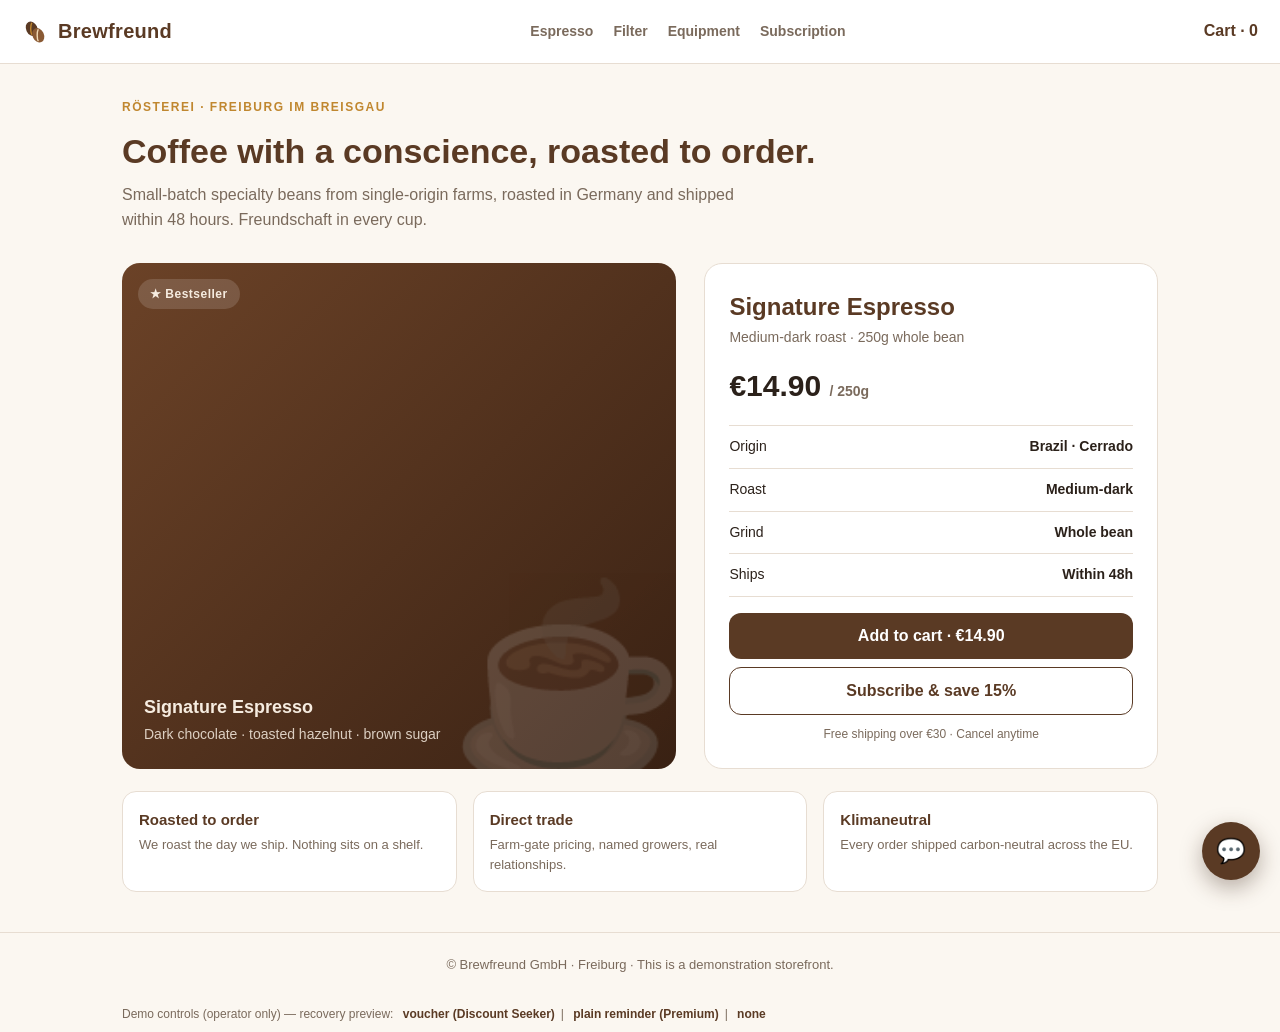
==== index.html @ a761788e "Add storefront page (index.html) Co-Authored-By: Claude Opus 4.8 <noreply@anthropic.com> Claude-Sess" ====
<!doctype html>
<html lang="en">
<head>
<meta charset="utf-8">
<meta name="viewport" content="width=device-width, initial-scale=1">
<title>Brewfreund — Specialty Coffee</title>
<style>
  :root{
    --ink:#2b211a; --muted:#7a6a5c; --line:#e7ddd2; --paper:#fbf7f1;
    --card:#ffffff; --brand:#5a3a24; --brand2:#8a5a34; --accent:#c0872f; --ok:#2f7d5b;
  }
  *{box-sizing:border-box}
  body{margin:0;font:16px/1.55 -apple-system,BlinkMacSystemFont,"Segoe UI",Roboto,Helvetica,Arial,sans-serif;color:var(--ink);background:var(--paper)}
  a{color:inherit}
  header{display:flex;align-items:center;justify-content:space-between;padding:16px 22px;border-bottom:1px solid var(--line);background:var(--card);position:sticky;top:0;z-index:5}
  .brand{display:flex;align-items:center;gap:10px;font-weight:800;letter-spacing:.3px;font-size:20px;color:var(--brand)}
  .beans{width:26px;height:26px}
  nav{display:flex;gap:20px;color:var(--muted);font-size:14px;font-weight:600}
  nav span{cursor:default}
  .cart{font-weight:700;color:var(--brand)}
  .hero{max-width:1080px;margin:0 auto;padding:34px 22px 8px}
  .kicker{color:var(--accent);font-weight:800;text-transform:uppercase;letter-spacing:1.5px;font-size:12px}
  .hero h1{font-size:34px;margin:8px 0 6px;color:var(--brand)}
  .hero p{color:var(--muted);max-width:640px;margin:0}
  .wrap{max-width:1080px;margin:22px auto;padding:0 22px;display:grid;grid-template-columns:1.1fr .9fr;gap:28px}
  @media(max-width:760px){.wrap{grid-template-columns:1fr}}
  .shot{background:linear-gradient(135deg,#6b4227,#3a2214);border-radius:18px;min-height:340px;display:flex;align-items:flex-end;padding:22px;color:#f6ece0;position:relative;overflow:hidden}
  .shot .tag{position:absolute;top:16px;left:16px;background:rgba(255,255,255,.14);padding:6px 12px;border-radius:999px;font-size:12px;font-weight:700;letter-spacing:.5px}
  .shot .cup{position:absolute;right:-10px;bottom:-10px;font-size:190px;opacity:.16;line-height:1}
  .buy{background:var(--card);border:1px solid var(--line);border-radius:18px;padding:24px}
  .buy h2{margin:0 0 2px;font-size:24px;color:var(--brand)}
  .roast{color:var(--muted);font-size:14px;margin-bottom:14px}
  .price{font-size:30px;font-weight:800;color:var(--ink)}
  .price small{font-size:14px;color:var(--muted);font-weight:600}
  .rows{margin:16px 0;border-top:1px solid var(--line)}
  .row{display:flex;justify-content:space-between;padding:10px 0;border-bottom:1px solid var(--line);font-size:14px}
  .row b{font-weight:700}
  .btn{display:block;width:100%;text-align:center;background:var(--brand);color:#fff;border:0;border-radius:12px;padding:14px 16px;font-size:16px;font-weight:800;cursor:pointer;margin-top:8px}
  .btn.sub{background:transparent;color:var(--brand);border:1.5px solid var(--brand)}
  .note{font-size:12px;color:var(--muted);text-align:center;margin-top:10px}
  .strip{max-width:1080px;margin:6px auto 40px;padding:0 22px;display:grid;grid-template-columns:repeat(3,1fr);gap:16px}
  @media(max-width:760px){.strip{grid-template-columns:1fr}}
  .feat{background:var(--card);border:1px solid var(--line);border-radius:14px;padding:16px}
  .feat h3{margin:0 0 4px;font-size:15px;color:var(--brand)}
  .feat p{margin:0;color:var(--muted);font-size:13px}
  footer{border-top:1px solid var(--line);color:var(--muted);font-size:13px;text-align:center;padding:22px}
  /* AI chat widget */
  .chat{position:fixed;right:20px;bottom:20px;z-index:20}
  .chat-btn{width:58px;height:58px;border-radius:50%;background:var(--brand);color:#fff;border:0;font-size:24px;cursor:pointer;box-shadow:0 8px 22px rgba(58,34,20,.35);display:flex;align-items:center;justify-content:center}
  .chat-panel{position:absolute;right:0;bottom:70px;width:290px;background:var(--card);border:1px solid var(--line);border-radius:16px;box-shadow:0 16px 40px rgba(43,33,26,.2);overflow:hidden}
  .chat-head{background:var(--brand);color:#fff;padding:12px 14px;font-weight:700;font-size:14px;display:flex;align-items:center;gap:8px}
  .chat-body{padding:14px;font-size:13px;color:var(--muted)}
  .bubble{background:var(--paper);border:1px solid var(--line);border-radius:12px;padding:10px 12px;margin-bottom:8px;color:var(--ink)}
  .chat-input{display:flex;border-top:1px solid var(--line)}
  .chat-input input{flex:1;border:0;padding:12px;font-size:13px;outline:none}
  .chat-input button{border:0;background:transparent;color:var(--brand);font-weight:800;padding:0 14px;cursor:pointer}
  /* recovery banner */
  .recovery{display:none;position:fixed;left:0;right:0;top:0;z-index:30;padding:14px 20px;text-align:center;font-weight:700;color:#fff}
  .recovery.voucher{background:var(--ok)}
  .recovery.reminder{background:var(--brand2)}
  .recovery small{display:block;font-weight:500;opacity:.9;font-size:12px;margin-top:2px}
  .democtrl{max-width:1080px;margin:0 auto 0;padding:8px 22px;font-size:12px;color:var(--muted)}
  .democtrl a{color:var(--brand);font-weight:700;text-decoration:none;margin:0 6px}
</style>
</head>
<body>

<div id="recovery" class="recovery"></div>

<header>
  <div class="brand">
    <svg class="beans" viewBox="0 0 24 24" fill="none"><ellipse cx="9" cy="9" rx="5.2" ry="7" transform="rotate(-25 9 9)" fill="#5a3a24"/><path d="M9 3.5C7.7 6 7.7 12 9 14.5" stroke="#c0872f" stroke-width="1.3"/><ellipse cx="15" cy="15" rx="5.2" ry="7" transform="rotate(-25 15 15)" fill="#8a5a34"/><path d="M15 9.5c-1.3 2.5-1.3 8.5 0 11" stroke="#f0d9b5" stroke-width="1.3"/></svg>
    Brewfreund
  </div>
  <nav><span>Espresso</span><span>Filter</span><span>Equipment</span><span>Subscription</span></nav>
  <div class="cart" id="cartLabel">Cart · 0</div>
</header>

<section class="hero">
  <div class="kicker">Rösterei · Freiburg im Breisgau</div>
  <h1>Coffee with a conscience, roasted to order.</h1>
  <p>Small-batch specialty beans from single-origin farms, roasted in Germany and shipped within 48 hours. Freundschaft in every cup.</p>
</section>

<section class="wrap">
  <div class="shot">
    <span class="tag">★ Bestseller</span>
    <span class="cup">☕</span>
    <div><strong style="font-size:18px">Signature Espresso</strong><br><span style="opacity:.85;font-size:14px">Dark chocolate · toasted hazelnut · brown sugar</span></div>
  </div>

  <div class="buy">
    <h2>Signature Espresso</h2>
    <div class="roast">Medium-dark roast · 250g whole bean</div>
    <div class="price">€14.90 <small>/ 250g</small></div>
    <div class="rows">
      <div class="row"><span>Origin</span><b>Brazil · Cerrado</b></div>
      <div class="row"><span>Roast</span><b>Medium-dark</b></div>
      <div class="row"><span>Grind</span><b>Whole bean</b></div>
      <div class="row"><span>Ships</span><b>Within 48h</b></div>
    </div>
    <button class="btn" id="addBtn">Add to cart · €14.90</button>
    <button class="btn sub" id="subBtn">Subscribe &amp; save 15%</button>
    <div class="note">Free shipping over €30 · Cancel anytime</div>
  </div>
</section>

<section class="strip">
  <div class="feat"><h3>Roasted to order</h3><p>We roast the day we ship. Nothing sits on a shelf.</p></div>
  <div class="feat"><h3>Direct trade</h3><p>Farm-gate pricing, named growers, real relationships.</p></div>
  <div class="feat"><h3>Klimaneutral</h3><p>Every order shipped carbon-neutral across the EU.</p></div>
</section>

<footer>© Brewfreund GmbH · Freiburg · This is a demonstration storefront.</footer>

<!-- AI chat agent — set dressing, sits quietly in the corner -->
<div class="chat">
  <div class="chat-panel" id="chatPanel" style="display:none">
    <div class="chat-head">☕ Brewfreund Assistant</div>
    <div class="chat-body">
      <div class="bubble">Hi! Looking for a brew that fits your taste? I can help you pick.</div>
      <div class="bubble">Tell me how you make your coffee at home ↓</div>
    </div>
    <div class="chat-input"><input placeholder="Ask about our coffee…"><button>Send</button></div>
  </div>
  <button class="chat-btn" id="chatBtn" title="Chat with us">💬</button>
</div>

<div class="democtrl">
  Demo controls (operator only) — recovery preview:
  <a href="?recovery=voucher">voucher (Discount Seeker)</a>|
  <a href="?recovery=reminder">plain reminder (Premium)</a>|
  <a href="?">none</a>
</div>

<!-- ============================================================= -->
<!-- Segment Analytics.js — paste your Write Key on the next line. -->
<!-- ============================================================= -->
<script>
  // >>> PASTE YOUR BREWFREUND STORE WRITE KEY BETWEEN THE QUOTES <<<
  var SEGMENT_WRITE_KEY = "PASTE_YOUR_WRITE_KEY_HERE";
</script>
<script>
!function(){var analytics=window.analytics=window.analytics||[];if(!analytics.initialize)if(analytics.invoked)window.console&&console.error&&console.error("Segment snippet included twice.");else{analytics.invoked=!0;analytics.methods=["trackSubmit","trackClick","trackLink","trackForm","pageview","identify","reset","group","track","ready","alias","debug","page","screen","once","off","on","addSourceMiddleware","addIntegrationMiddleware","setAnonymousId","addDestinationMiddleware","register"];analytics.factory=function(e){return function(){if(window.analytics.initialized)return window.analytics[e].apply(window.analytics,arguments);var i=Array.prototype.slice.call(arguments);if(["track","screen","alias","group","page","identify"].indexOf(e)>-1){var c=document.querySelector("link[rel='canonical']");i.push({__t:"bpc",c:c&&c.getAttribute("href")||void 0,p:location.pathname,u:location.href,s:location.search,t:document.title,r:document.referrer})}i.unshift(e);analytics.push(i);return analytics}};for(var i=0;i<analytics.methods.length;i++){var key=analytics.methods[i];analytics[key]=analytics.factory(key)}analytics.load=function(key,i){var t=document.createElement("script");t.type="text/javascript";t.async=!0;t.setAttribute("data-global-segment-analytics-key","analytics");t.src="https://cdn.segment.com/analytics.js/v1/"+key+"/analytics.min.js";var n=document.getElementsByTagName("script")[0];n.parentNode.insertBefore(t,n);analytics._loadOptions=i};analytics._writeKey=SEGMENT_WRITE_KEY;analytics.SNIPPET_VERSION="5.2.0";
  if(SEGMENT_WRITE_KEY && SEGMENT_WRITE_KEY!=="PASTE_YOUR_WRITE_KEY_HERE"){
    analytics.load(SEGMENT_WRITE_KEY);
    analytics.page();
  } else {
    console.warn("Brewfreund: no Segment Write Key set yet — events are logged to the console only. Paste your key in index.html to send them live.");
  }
  }}();

  // Fire a Product Viewed as soon as the product page loads (Step 1 test event #1)
  var PRODUCT = { product_id:"SIG-ESP-250", category:"Espresso", price:14.90, source:"direct", experiment_variant:"B", consent_marketing:true };
  track("Product Viewed", PRODUCT);

  var cart = 0;
  document.getElementById("addBtn").addEventListener("click", function(){
    cart++; document.getElementById("cartLabel").textContent = "Cart · " + cart;
    track("Cart Added", PRODUCT);           // Step 1 test event #2
  });
  document.getElementById("subBtn").addEventListener("click", function(){
    cart++; document.getElementById("cartLabel").textContent = "Cart · " + cart;
    track("Cart Added", Object.assign({}, PRODUCT, {product_id:"SUB-MONTH", category:"Subscription", price:29.00}));
  });

  function track(event, props){
    if(window.analytics && window.analytics.track && SEGMENT_WRITE_KEY!=="PASTE_YOUR_WRITE_KEY_HERE"){
      window.analytics.track(event, props);
    }
    console.log("[Brewfreund] track:", event, props);
  }

  // chat widget toggle
  document.getElementById("chatBtn").addEventListener("click", function(){
    var p = document.getElementById("chatPanel");
    p.style.display = p.style.display === "none" ? "block" : "none";
  });

  // recovery preview (the Flourish) — voucher for discount seekers, plain reminder for premium
  (function(){
    var q = new URLSearchParams(location.search).get("recovery");
    var el = document.getElementById("recovery");
    if(q === "voucher"){
      el.className = "recovery voucher"; el.style.display="block";
      el.innerHTML = "You left your Signature Espresso behind — here's <u>15% off</u> to finish up. Code: FREUND15<small>Sent because your history says price matters to you.</small>";
    } else if(q === "reminder"){
      el.className = "recovery reminder"; el.style.display="block";
      el.innerHTML = "Your cart is still here whenever you're ready.<small>A plain nudge — no discount needed for a full-price buyer.</small>";
    }
  })();
</script>
</body>
</html>
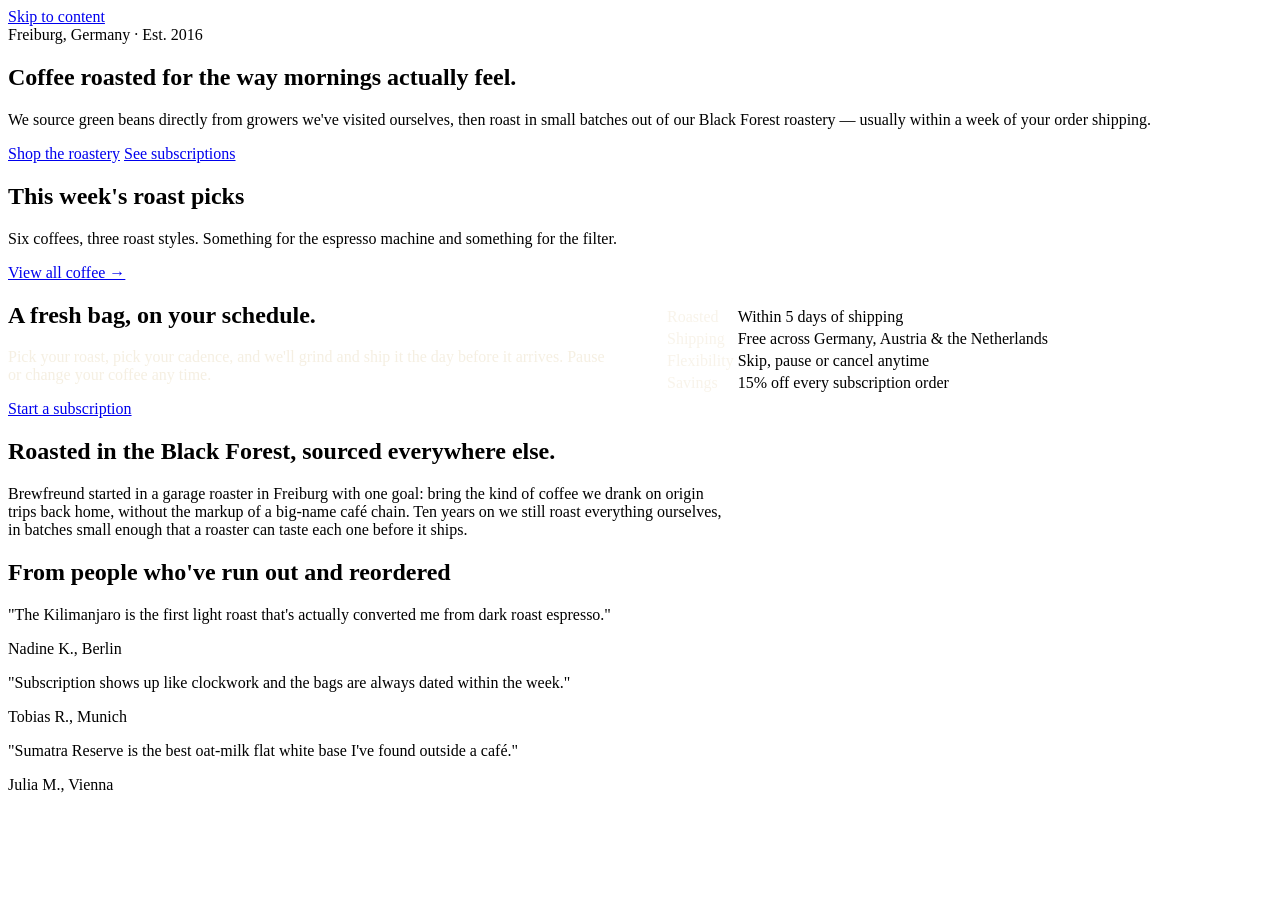
==== commit d726d558: "Add files via upload" ====
--- a/index.html
+++ b/index.html
@@ -3,192 +3,115 @@
 <head>
 <meta charset="utf-8">
 <meta name="viewport" content="width=device-width, initial-scale=1">
-<title>Brewfreund — Specialty Coffee</title>
-<style>
-  :root{
-    --ink:#2b211a; --muted:#7a6a5c; --line:#e7ddd2; --paper:#fbf7f1;
-    --card:#ffffff; --brand:#5a3a24; --brand2:#8a5a34; --accent:#c0872f; --ok:#2f7d5b;
-  }
-  *{box-sizing:border-box}
-  body{margin:0;font:16px/1.55 -apple-system,BlinkMacSystemFont,"Segoe UI",Roboto,Helvetica,Arial,sans-serif;color:var(--ink);background:var(--paper)}
-  a{color:inherit}
-  header{display:flex;align-items:center;justify-content:space-between;padding:16px 22px;border-bottom:1px solid var(--line);background:var(--card);position:sticky;top:0;z-index:5}
-  .brand{display:flex;align-items:center;gap:10px;font-weight:800;letter-spacing:.3px;font-size:20px;color:var(--brand)}
-  .beans{width:26px;height:26px}
-  nav{display:flex;gap:20px;color:var(--muted);font-size:14px;font-weight:600}
-  nav span{cursor:default}
-  .cart{font-weight:700;color:var(--brand)}
-  .hero{max-width:1080px;margin:0 auto;padding:34px 22px 8px}
-  .kicker{color:var(--accent);font-weight:800;text-transform:uppercase;letter-spacing:1.5px;font-size:12px}
-  .hero h1{font-size:34px;margin:8px 0 6px;color:var(--brand)}
-  .hero p{color:var(--muted);max-width:640px;margin:0}
-  .wrap{max-width:1080px;margin:22px auto;padding:0 22px;display:grid;grid-template-columns:1.1fr .9fr;gap:28px}
-  @media(max-width:760px){.wrap{grid-template-columns:1fr}}
-  .shot{background:linear-gradient(135deg,#6b4227,#3a2214);border-radius:18px;min-height:340px;display:flex;align-items:flex-end;padding:22px;color:#f6ece0;position:relative;overflow:hidden}
-  .shot .tag{position:absolute;top:16px;left:16px;background:rgba(255,255,255,.14);padding:6px 12px;border-radius:999px;font-size:12px;font-weight:700;letter-spacing:.5px}
-  .shot .cup{position:absolute;right:-10px;bottom:-10px;font-size:190px;opacity:.16;line-height:1}
-  .buy{background:var(--card);border:1px solid var(--line);border-radius:18px;padding:24px}
-  .buy h2{margin:0 0 2px;font-size:24px;color:var(--brand)}
-  .roast{color:var(--muted);font-size:14px;margin-bottom:14px}
-  .price{font-size:30px;font-weight:800;color:var(--ink)}
-  .price small{font-size:14px;color:var(--muted);font-weight:600}
-  .rows{margin:16px 0;border-top:1px solid var(--line)}
-  .row{display:flex;justify-content:space-between;padding:10px 0;border-bottom:1px solid var(--line);font-size:14px}
-  .row b{font-weight:700}
-  .btn{display:block;width:100%;text-align:center;background:var(--brand);color:#fff;border:0;border-radius:12px;padding:14px 16px;font-size:16px;font-weight:800;cursor:pointer;margin-top:8px}
-  .btn.sub{background:transparent;color:var(--brand);border:1.5px solid var(--brand)}
-  .note{font-size:12px;color:var(--muted);text-align:center;margin-top:10px}
-  .strip{max-width:1080px;margin:6px auto 40px;padding:0 22px;display:grid;grid-template-columns:repeat(3,1fr);gap:16px}
-  @media(max-width:760px){.strip{grid-template-columns:1fr}}
-  .feat{background:var(--card);border:1px solid var(--line);border-radius:14px;padding:16px}
-  .feat h3{margin:0 0 4px;font-size:15px;color:var(--brand)}
-  .feat p{margin:0;color:var(--muted);font-size:13px}
-  footer{border-top:1px solid var(--line);color:var(--muted);font-size:13px;text-align:center;padding:22px}
-  /* AI chat widget */
-  .chat{position:fixed;right:20px;bottom:20px;z-index:20}
-  .chat-btn{width:58px;height:58px;border-radius:50%;background:var(--brand);color:#fff;border:0;font-size:24px;cursor:pointer;box-shadow:0 8px 22px rgba(58,34,20,.35);display:flex;align-items:center;justify-content:center}
-  .chat-panel{position:absolute;right:0;bottom:70px;width:290px;background:var(--card);border:1px solid var(--line);border-radius:16px;box-shadow:0 16px 40px rgba(43,33,26,.2);overflow:hidden}
-  .chat-head{background:var(--brand);color:#fff;padding:12px 14px;font-weight:700;font-size:14px;display:flex;align-items:center;gap:8px}
-  .chat-body{padding:14px;font-size:13px;color:var(--muted)}
-  .bubble{background:var(--paper);border:1px solid var(--line);border-radius:12px;padding:10px 12px;margin-bottom:8px;color:var(--ink)}
-  .chat-input{display:flex;border-top:1px solid var(--line)}
-  .chat-input input{flex:1;border:0;padding:12px;font-size:13px;outline:none}
-  .chat-input button{border:0;background:transparent;color:var(--brand);font-weight:800;padding:0 14px;cursor:pointer}
-  /* recovery banner */
-  .recovery{display:none;position:fixed;left:0;right:0;top:0;z-index:30;padding:14px 20px;text-align:center;font-weight:700;color:#fff}
-  .recovery.voucher{background:var(--ok)}
-  .recovery.reminder{background:var(--brand2)}
-  .recovery small{display:block;font-weight:500;opacity:.9;font-size:12px;margin-top:2px}
-  .democtrl{max-width:1080px;margin:0 auto 0;padding:8px 22px;font-size:12px;color:var(--muted)}
-  .democtrl a{color:var(--brand);font-weight:700;text-decoration:none;margin:0 6px}
-</style>
+<title>Brewfreund — Specialty Coffee Roasted in Freiburg</title>
+<meta name="description" content="Small-batch specialty coffee, roasted fresh in Freiburg, Germany. Shop espresso, filter and decaf, or subscribe and save.">
+<link rel="stylesheet" href="css/style.css">
 </head>
 <body>
+<a class="skip-link" href="#main">Skip to content</a>
 
-<div id="recovery" class="recovery"></div>
+<main id="main">
 
-<header>
-  <div class="brand">
-    <svg class="beans" viewBox="0 0 24 24" fill="none"><ellipse cx="9" cy="9" rx="5.2" ry="7" transform="rotate(-25 9 9)" fill="#5a3a24"/><path d="M9 3.5C7.7 6 7.7 12 9 14.5" stroke="#c0872f" stroke-width="1.3"/><ellipse cx="15" cy="15" rx="5.2" ry="7" transform="rotate(-25 15 15)" fill="#8a5a34"/><path d="M15 9.5c-1.3 2.5-1.3 8.5 0 11" stroke="#f0d9b5" stroke-width="1.3"/></svg>
-    Brewfreund
-  </div>
-  <nav><span>Espresso</span><span>Filter</span><span>Equipment</span><span>Subscription</span></nav>
-  <div class="cart" id="cartLabel">Cart · 0</div>
-</header>
+  <section class="hero">
+    <div class="hero-copy">
+      <span class="eyebrow">Freiburg, Germany · Est. 2016</span>
+      <h1>Coffee roasted for the way mornings actually feel.</h1>
+      <p class="lede">We source green beans directly from growers we've visited ourselves, then roast in small batches out of our Black Forest roastery — usually within a week of your order shipping.</p>
+      <div class="hero-actions">
+        <a href="shop.html" class="btn btn-primary">Shop the roastery</a>
+        <a href="subscription.html" class="btn btn-outline">See subscriptions</a>
+      </div>
+    </div>
+    <div class="hero-media">
+      <img src="https://images.unsplash.com/photo-1495474472287-4d71bcdd2085?auto=format&fit=crop&w=1200&q=80" alt="Coffee beans being poured into a roaster" onerror="this.style.display='none'">
+    </div>
+  </section>
 
-<section class="hero">
-  <div class="kicker">Rösterei · Freiburg im Breisgau</div>
-  <h1>Coffee with a conscience, roasted to order.</h1>
-  <p>Small-batch specialty beans from single-origin farms, roasted in Germany and shipped within 48 hours. Freundschaft in every cup.</p>
-</section>
+  <section class="block" id="featured">
+    <div class="container">
+      <div class="block-head">
+        <div>
+          <h2>This week's roast picks</h2>
+          <p class="lede">Six coffees, three roast styles. Something for the espresso machine and something for the filter.</p>
+        </div>
+        <a href="shop.html" class="btn btn-ghost">View all coffee →</a>
+      </div>
+      <div class="product-grid" id="featured-grid"></div>
+    </div>
+  </section>
 
-<section class="wrap">
-  <div class="shot">
-    <span class="tag">★ Bestseller</span>
-    <span class="cup">☕</span>
-    <div><strong style="font-size:18px">Signature Espresso</strong><br><span style="opacity:.85;font-size:14px">Dark chocolate · toasted hazelnut · brown sugar</span></div>
-  </div>
+  <section class="block bg-espresso">
+    <div class="container" style="display:grid;grid-template-columns:1fr 1fr;gap:48px;align-items:center;">
+      <div>
+        <h2>A fresh bag, on your schedule.</h2>
+        <p class="lede" style="color:rgba(242,233,216,0.75);">Pick your roast, pick your cadence, and we'll grind and ship it the day before it arrives. Pause or change your coffee any time.</p>
+        <a href="subscription.html" class="btn btn-primary" style="margin-top:8px;">Start a subscription</a>
+      </div>
+      <div>
+        <table class="spec-table" style="color:var(--cream);">
+          <tr><td style="color:rgba(242,233,216,0.55);">Roasted</td><td>Within 5 days of shipping</td></tr>
+          <tr><td style="color:rgba(242,233,216,0.55);">Shipping</td><td>Free across Germany, Austria & the Netherlands</td></tr>
+          <tr><td style="color:rgba(242,233,216,0.55);">Flexibility</td><td>Skip, pause or cancel anytime</td></tr>
+          <tr><td style="color:rgba(242,233,216,0.55);">Savings</td><td>15% off every subscription order</td></tr>
+        </table>
+      </div>
+    </div>
+  </section>
 
-  <div class="buy">
-    <h2>Signature Espresso</h2>
-    <div class="roast">Medium-dark roast · 250g whole bean</div>
-    <div class="price">€14.90 <small>/ 250g</small></div>
-    <div class="rows">
-      <div class="row"><span>Origin</span><b>Brazil · Cerrado</b></div>
-      <div class="row"><span>Roast</span><b>Medium-dark</b></div>
-      <div class="row"><span>Grind</span><b>Whole bean</b></div>
-      <div class="row"><span>Ships</span><b>Within 48h</b></div>
+  <section class="block" id="story">
+    <div class="container" style="max-width:720px;">
+      <h2>Roasted in the Black Forest, sourced everywhere else.</h2>
+      <p>Brewfreund started in a garage roaster in Freiburg with one goal: bring the kind of coffee we drank on origin trips back home, without the markup of a big-name café chain. Ten years on we still roast everything ourselves, in batches small enough that a roaster can taste each one before it ships.</p>
     </div>
-    <button class="btn" id="addBtn">Add to cart · €14.90</button>
-    <button class="btn sub" id="subBtn">Subscribe &amp; save 15%</button>
-    <div class="note">Free shipping over €30 · Cancel anytime</div>
-  </div>
-</section>
+  </section>
 
-<section class="strip">
-  <div class="feat"><h3>Roasted to order</h3><p>We roast the day we ship. Nothing sits on a shelf.</p></div>
-  <div class="feat"><h3>Direct trade</h3><p>Farm-gate pricing, named growers, real relationships.</p></div>
-  <div class="feat"><h3>Klimaneutral</h3><p>Every order shipped carbon-neutral across the EU.</p></div>
-</section>
+  <section class="block bg-paper" id="testimonials">
+    <div class="container">
+      <h2>From people who've run out and reordered</h2>
+      <div class="testimonial-grid">
+        <div class="testimonial">
+          <p>"The Kilimanjaro is the first light roast that's actually converted me from dark roast espresso."</p>
+          <div class="attr">Nadine K., Berlin</div>
+        </div>
+        <div class="testimonial">
+          <p>"Subscription shows up like clockwork and the bags are always dated within the week."</p>
+          <div class="attr">Tobias R., Munich</div>
+        </div>
+        <div class="testimonial">
+          <p>"Sumatra Reserve is the best oat-milk flat white base I've found outside a café."</p>
+          <div class="attr">Julia M., Vienna</div>
+        </div>
+      </div>
+    </div>
+  </section>
 
-<footer>© Brewfreund GmbH · Freiburg · This is a demonstration storefront.</footer>
+</main>
 
-<!-- AI chat agent — set dressing, sits quietly in the corner -->
-<div class="chat">
-  <div class="chat-panel" id="chatPanel" style="display:none">
-    <div class="chat-head">☕ Brewfreund Assistant</div>
-    <div class="chat-body">
-      <div class="bubble">Hi! Looking for a brew that fits your taste? I can help you pick.</div>
-      <div class="bubble">Tell me how you make your coffee at home ↓</div>
-    </div>
-    <div class="chat-input"><input placeholder="Ask about our coffee…"><button>Send</button></div>
-  </div>
-  <button class="chat-btn" id="chatBtn" title="Chat with us">💬</button>
-</div>
+<script src="js/products.js"></script>
+<script src="js/segment-analytics.js"></script>
+<script src="js/app.js"></script>
+<script>
+  bfInitPage({ active: "home" });
 
-<div class="democtrl">
-  Demo controls (operator only) — recovery preview:
-  <a href="?recovery=voucher">voucher (Discount Seeker)</a>|
-  <a href="?recovery=reminder">plain reminder (Premium)</a>|
-  <a href="?">none</a>
-</div>
-
-<!-- ============================================================= -->
-<!-- Segment Analytics.js — paste your Write Key on the next line. -->
-<!-- ============================================================= -->
-<script>
-  // >>> PASTE YOUR BREWFREUND STORE WRITE KEY BETWEEN THE QUOTES <<<
-  var SEGMENT_WRITE_KEY = "PASTE_YOUR_WRITE_KEY_HERE";
-</script>
-<script>
-!function(){var analytics=window.analytics=window.analytics||[];if(!analytics.initialize)if(analytics.invoked)window.console&&console.error&&console.error("Segment snippet included twice.");else{analytics.invoked=!0;analytics.methods=["trackSubmit","trackClick","trackLink","trackForm","pageview","identify","reset","group","track","ready","alias","debug","page","screen","once","off","on","addSourceMiddleware","addIntegrationMiddleware","setAnonymousId","addDestinationMiddleware","register"];analytics.factory=function(e){return function(){if(window.analytics.initialized)return window.analytics[e].apply(window.analytics,arguments);var i=Array.prototype.slice.call(arguments);if(["track","screen","alias","group","page","identify"].indexOf(e)>-1){var c=document.querySelector("link[rel='canonical']");i.push({__t:"bpc",c:c&&c.getAttribute("href")||void 0,p:location.pathname,u:location.href,s:location.search,t:document.title,r:document.referrer})}i.unshift(e);analytics.push(i);return analytics}};for(var i=0;i<analytics.methods.length;i++){var key=analytics.methods[i];analytics[key]=analytics.factory(key)}analytics.load=function(key,i){var t=document.createElement("script");t.type="text/javascript";t.async=!0;t.setAttribute("data-global-segment-analytics-key","analytics");t.src="https://cdn.segment.com/analytics.js/v1/"+key+"/analytics.min.js";var n=document.getElementsByTagName("script")[0];n.parentNode.insertBefore(t,n);analytics._loadOptions=i};analytics._writeKey=SEGMENT_WRITE_KEY;analytics.SNIPPET_VERSION="5.2.0";
-  if(SEGMENT_WRITE_KEY && SEGMENT_WRITE_KEY!=="PASTE_YOUR_WRITE_KEY_HERE"){
-    analytics.load(SEGMENT_WRITE_KEY);
-    analytics.page();
-  } else {
-    console.warn("Brewfreund: no Segment Write Key set yet — events are logged to the console only. Paste your key in index.html to send them live.");
-  }
-  }}();
-
-  // Fire a Product Viewed as soon as the product page loads (Step 1 test event #1)
-  var PRODUCT = { product_id:"SIG-ESP-250", category:"Espresso", price:14.90, source:"direct", experiment_variant:"B", consent_marketing:true };
-  track("Product Viewed", PRODUCT);
-
-  var cart = 0;
-  document.getElementById("addBtn").addEventListener("click", function(){
-    cart++; document.getElementById("cartLabel").textContent = "Cart · " + cart;
-    track("Cart Added", PRODUCT);           // Step 1 test event #2
-  });
-  document.getElementById("subBtn").addEventListener("click", function(){
-    cart++; document.getElementById("cartLabel").textContent = "Cart · " + cart;
-    track("Cart Added", Object.assign({}, PRODUCT, {product_id:"SUB-MONTH", category:"Subscription", price:29.00}));
-  });
-
-  function track(event, props){
-    if(window.analytics && window.analytics.track && SEGMENT_WRITE_KEY!=="PASTE_YOUR_WRITE_KEY_HERE"){
-      window.analytics.track(event, props);
-    }
-    console.log("[Brewfreund] track:", event, props);
-  }
-
-  // chat widget toggle
-  document.getElementById("chatBtn").addEventListener("click", function(){
-    var p = document.getElementById("chatPanel");
-    p.style.display = p.style.display === "none" ? "block" : "none";
-  });
-
-  // recovery preview (the Flourish) — voucher for discount seekers, plain reminder for premium
-  (function(){
-    var q = new URLSearchParams(location.search).get("recovery");
-    var el = document.getElementById("recovery");
-    if(q === "voucher"){
-      el.className = "recovery voucher"; el.style.display="block";
-      el.innerHTML = "You left your Signature Espresso behind — here's <u>15% off</u> to finish up. Code: FREUND15<small>Sent because your history says price matters to you.</small>";
-    } else if(q === "reminder"){
-      el.className = "recovery reminder"; el.style.display="block";
-      el.innerHTML = "Your cart is still here whenever you're ready.<small>A plain nudge — no discount needed for a full-price buyer.</small>";
-    }
-  })();
+  var grid = document.getElementById("featured-grid");
+  var featured = PRODUCTS.slice(0, 3);
+  grid.innerHTML = featured.map(function (p) {
+    return (
+      '<a class="product-card" href="product.html?id=' + p.id + '">' +
+        '<div class="thumb" style="' + bfThumbStyle(p.image) + '">' +
+          '<span class="roast-tag">' + p.roast + ' roast</span>' +
+        '</div>' +
+        '<div class="info">' +
+          '<h3>' + p.name + '</h3>' +
+          '<div class="origin">' + p.origin + '</div>' +
+          '<div class="meta-row">' +
+            '<span class="price">' + bfPrice(p.price) + '</span>' +
+            '<span class="rating">★ ' + p.rating.toFixed(1) + ' <span class="count">(' + p.ratingCount + ')</span></span>' +
+          '</div>' +
+        '</div>' +
+      '</a>'
+    );
+  }).join("");
 </script>
 </body>
 </html>
